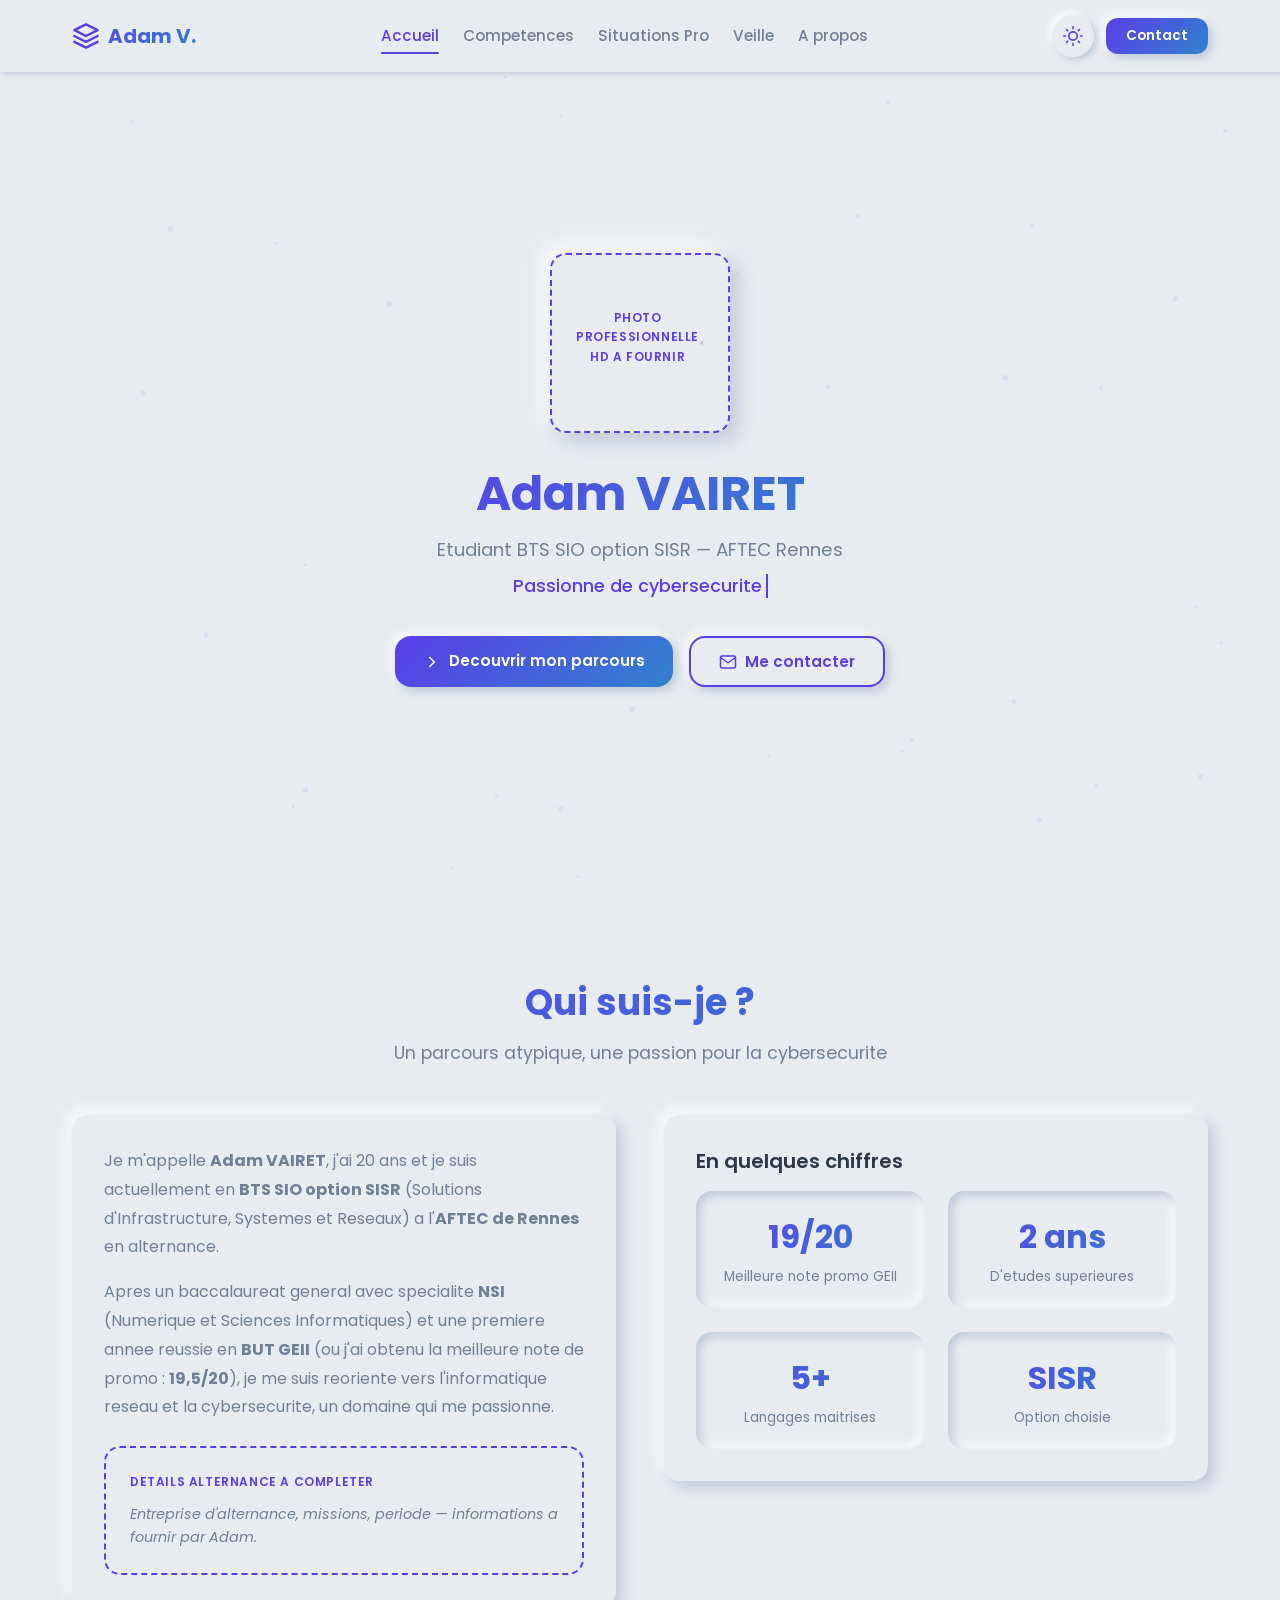
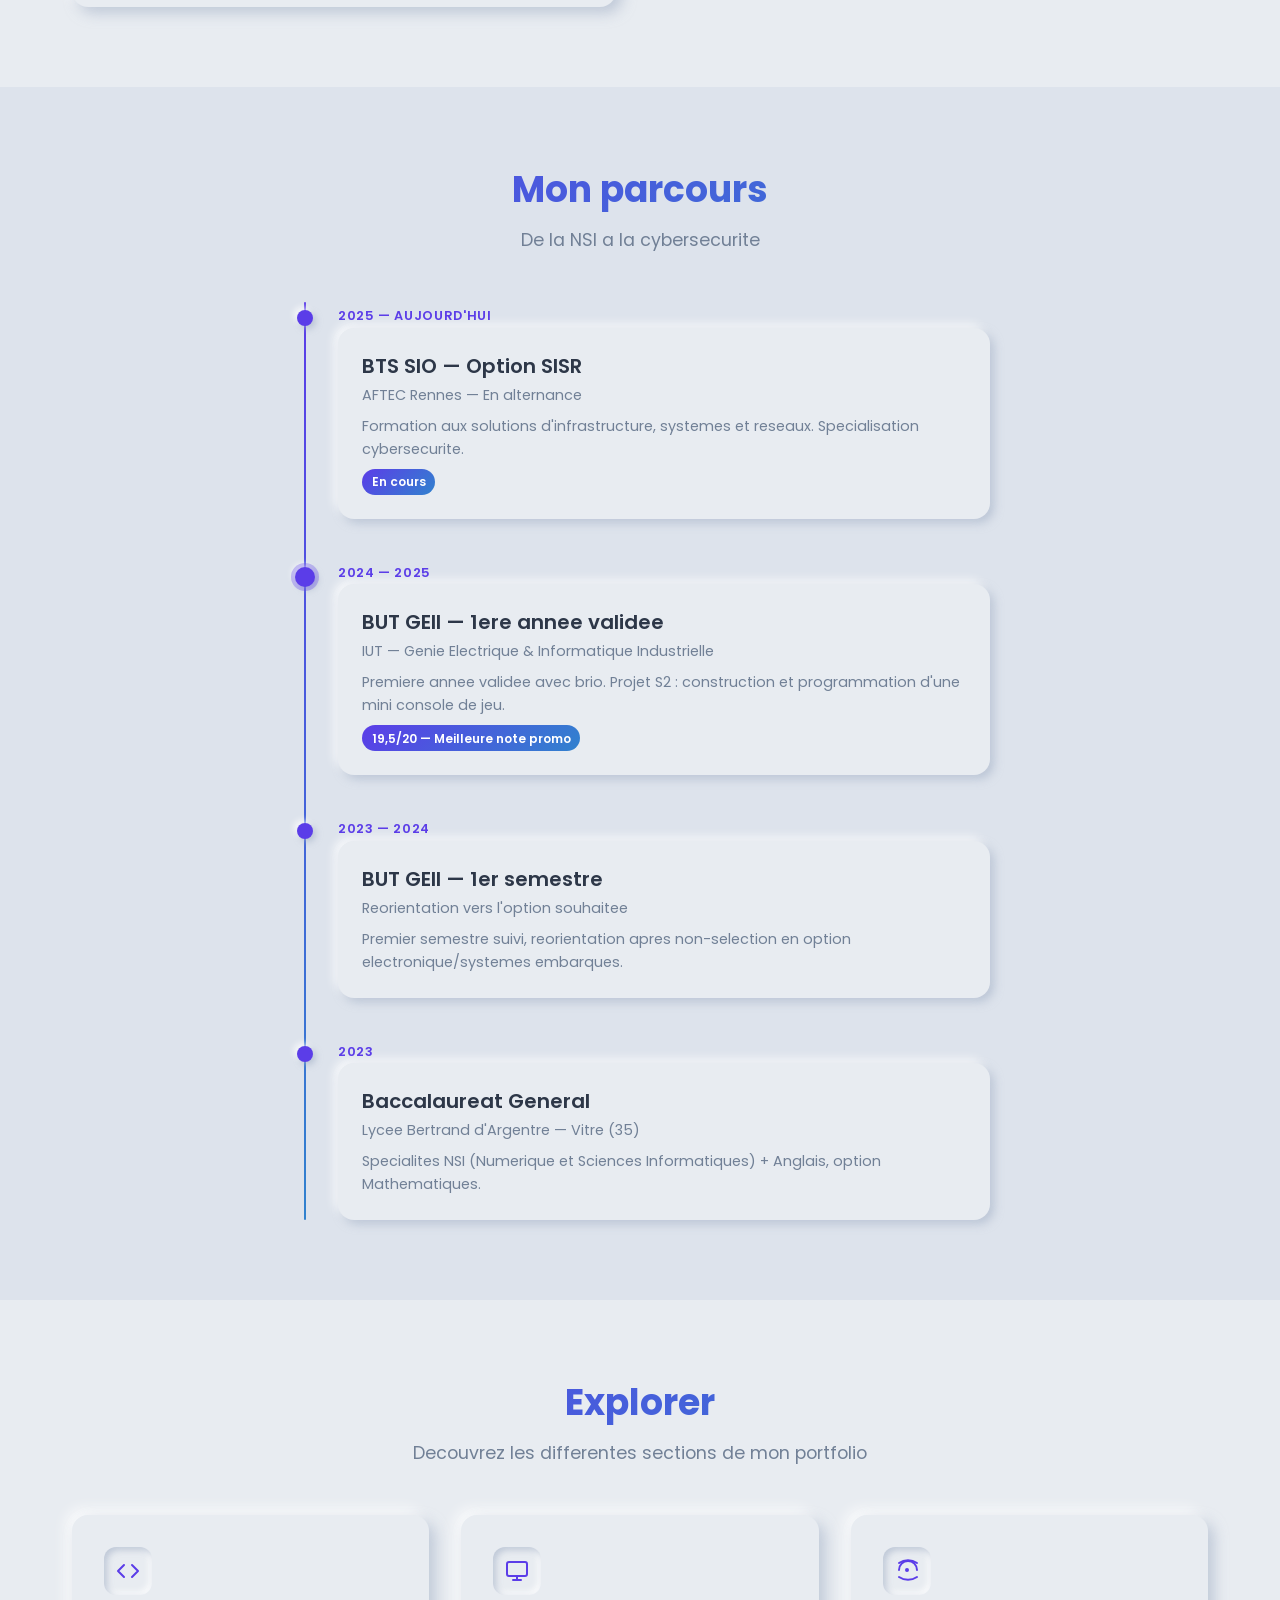
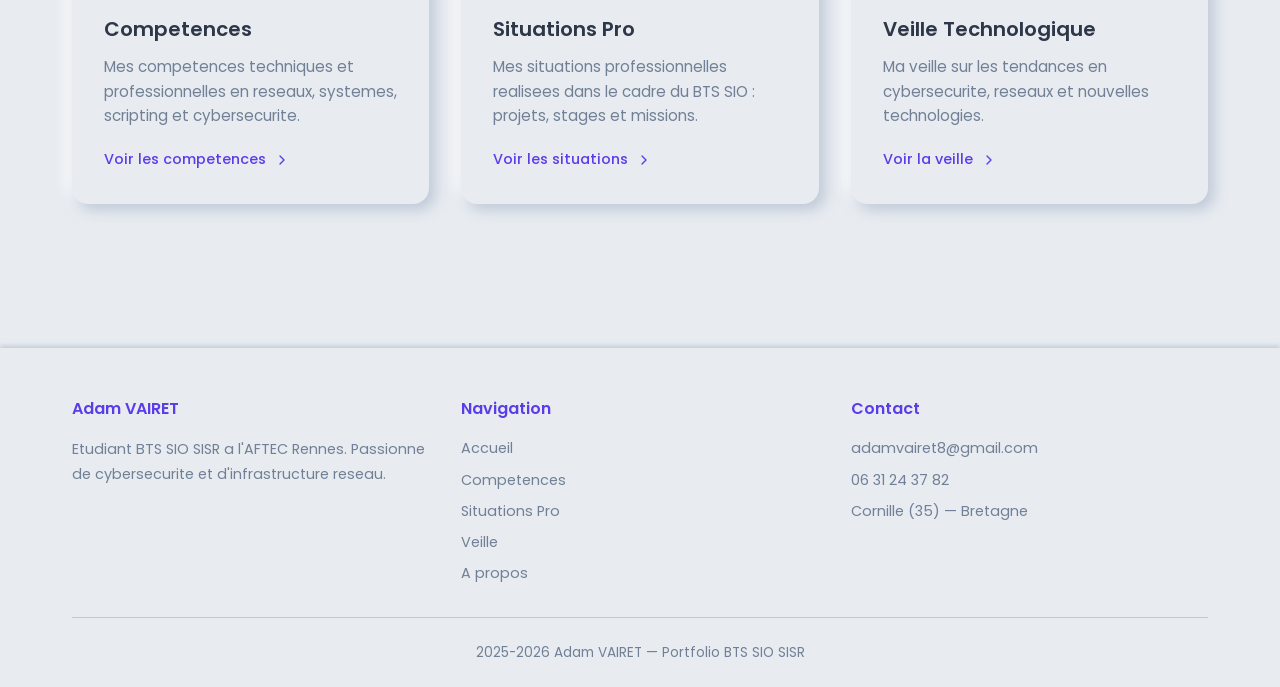
==== index.html @ ead87d3b "Initial commit — Portfolio Adam Vairet BTS SIO SISR" ====
<!DOCTYPE html>
<html lang="fr" data-theme="dark">
<head>
  <meta charset="UTF-8">
  <meta name="viewport" content="width=device-width, initial-scale=1.0">
  <meta name="description" content="Portfolio d'Adam VAIRET — Etudiant BTS SIO SISR, passionne de cybersecurite. AFTEC Rennes 2025/2026.">
  <title>Adam VAIRET — Portfolio BTS SIO SISR</title>
  <link rel="stylesheet" href="assets/css/style.css">
  <link rel="icon" type="image/png" href="images/favicon.png">
</head>
<body>

  <!-- Skip link accessibilite -->
  <a href="#main" class="skip-link">Aller au contenu principal</a>

  <!-- ========== NAVBAR ========== -->
  <nav class="navbar" role="navigation" aria-label="Navigation principale">
    <div class="nav-content">
      <a href="index.html" class="nav-logo">
        <svg viewBox="0 0 24 24" fill="none" stroke="currentColor" stroke-width="2" stroke-linecap="round" stroke-linejoin="round"><path d="M12 2L2 7l10 5 10-5-10-5z"/><path d="M2 17l10 5 10-5"/><path d="M2 12l10 5 10-5"/></svg>
        Adam V.
      </a>

      <div class="nav-links" id="nav-links">
        <a href="index.html" class="nav-link active">Accueil</a>
        <a href="html/competences.html" class="nav-link">Competences</a>
        <a href="html/situations.html" class="nav-link">Situations Pro</a>
        <a href="html/veille.html" class="nav-link">Veille</a>
        <a href="html/about.html" class="nav-link">A propos</a>
      </div>

      <div class="nav-actions">
        <button class="theme-toggle" aria-label="Changer de theme">
          <svg class="icon-sun" viewBox="0 0 24 24" fill="none" stroke="currentColor" stroke-width="2" stroke-linecap="round" stroke-linejoin="round"><circle cx="12" cy="12" r="5"/><line x1="12" y1="1" x2="12" y2="3"/><line x1="12" y1="21" x2="12" y2="23"/><line x1="4.22" y1="4.22" x2="5.64" y2="5.64"/><line x1="18.36" y1="18.36" x2="19.78" y2="19.78"/><line x1="1" y1="12" x2="3" y2="12"/><line x1="21" y1="12" x2="23" y2="12"/><line x1="4.22" y1="19.78" x2="5.64" y2="18.36"/><line x1="18.36" y1="5.64" x2="19.78" y2="4.22"/></svg>
          <svg class="icon-moon" viewBox="0 0 24 24" fill="none" stroke="currentColor" stroke-width="2" stroke-linecap="round" stroke-linejoin="round"><path d="M21 12.79A9 9 0 1111.21 3 7 7 0 0021 12.79z"/></svg>
        </button>
        <button class="btn btn-sm btn-primary" data-modal="contact">Contact</button>
        <button class="menu-toggle" aria-label="Ouvrir le menu" aria-expanded="false">
          <svg viewBox="0 0 24 24" fill="none" stroke="currentColor" stroke-width="2" stroke-linecap="round" stroke-linejoin="round"><line x1="3" y1="6" x2="21" y2="6"/><line x1="3" y1="12" x2="21" y2="12"/><line x1="3" y1="18" x2="21" y2="18"/></svg>
        </button>
      </div>
    </div>
  </nav>

  <!-- ========== CONTACT MODAL ========== -->
  <div class="modal-overlay" id="contact-modal" role="dialog" aria-modal="true" aria-label="Contact">
    <div class="modal">
      <div class="modal-header">
        <h2 class="gradient-text">Me contacter</h2>
        <button class="modal-close" aria-label="Fermer">
          <svg viewBox="0 0 24 24" fill="none" stroke="currentColor" stroke-width="2" stroke-linecap="round" stroke-linejoin="round"><line x1="18" y1="6" x2="6" y2="18"/><line x1="6" y1="6" x2="18" y2="18"/></svg>
        </button>
      </div>
      <ul class="contact-list">
        <li class="contact-item">
          <span class="contact-icon">
            <svg viewBox="0 0 24 24" fill="none" stroke="currentColor" stroke-width="2" stroke-linecap="round" stroke-linejoin="round"><path d="M22 16.92v3a2 2 0 01-2.18 2 19.79 19.79 0 01-8.63-3.07 19.5 19.5 0 01-6-6 19.79 19.79 0 01-3.07-8.67A2 2 0 014.11 2h3a2 2 0 012 1.72c.127.96.361 1.903.7 2.81a2 2 0 01-.45 2.11L8.09 9.91a16 16 0 006 6l1.27-1.27a2 2 0 012.11-.45c.907.339 1.85.573 2.81.7A2 2 0 0122 16.92z"/></svg>
          </span>
          <div class="contact-info">
            <h4>Telephone</h4>
            <p>06 31 24 37 82</p>
          </div>
        </li>
        <li class="contact-item">
          <span class="contact-icon">
            <svg viewBox="0 0 24 24" fill="none" stroke="currentColor" stroke-width="2" stroke-linecap="round" stroke-linejoin="round"><path d="M4 4h16c1.1 0 2 .9 2 2v12c0 1.1-.9 2-2 2H4c-1.1 0-2-.9-2-2V6c0-1.1.9-2 2-2z"/><polyline points="22,6 12,13 2,6"/></svg>
          </span>
          <div class="contact-info">
            <h4>Email</h4>
            <p>adamvairet8@gmail.com</p>
          </div>
        </li>
        <li class="contact-item">
          <span class="contact-icon">
            <svg viewBox="0 0 24 24" fill="none" stroke="currentColor" stroke-width="2" stroke-linecap="round" stroke-linejoin="round"><path d="M21 10c0 7-9 13-9 13s-9-6-9-13a9 9 0 0118 0z"/><circle cx="12" cy="10" r="3"/></svg>
          </span>
          <div class="contact-info">
            <h4>Localisation</h4>
            <p>Cornille (35) — Bretagne</p>
          </div>
        </li>
      </ul>
      <div class="social-links">
        <a href="#" class="social-link placeholder-badge" aria-label="LinkedIn">
          <svg viewBox="0 0 24 24" fill="none" stroke="currentColor" stroke-width="2" stroke-linecap="round" stroke-linejoin="round"><path d="M16 8a6 6 0 016 6v7h-4v-7a2 2 0 00-4 0v7h-4v-7a6 6 0 016-6z"/><rect x="2" y="9" width="4" height="12"/><circle cx="4" cy="4" r="2"/></svg>
          URL a fournir
        </a>
        <a href="#" class="social-link placeholder-badge" aria-label="GitHub">
          <svg viewBox="0 0 24 24" fill="none" stroke="currentColor" stroke-width="2" stroke-linecap="round" stroke-linejoin="round"><path d="M9 19c-5 1.5-5-2.5-7-3m14 6v-3.87a3.37 3.37 0 00-.94-2.61c3.14-.35 6.44-1.54 6.44-7A5.44 5.44 0 0020 4.77 5.07 5.07 0 0019.91 1S18.73.65 16 2.48a13.38 13.38 0 00-7 0C6.27.65 5.09 1 5.09 1A5.07 5.07 0 005 4.77a5.44 5.44 0 00-1.5 3.78c0 5.42 3.3 6.61 6.44 7A3.37 3.37 0 009 18.13V22"/></svg>
          URL a fournir
        </a>
      </div>
    </div>
  </div>

  <!-- ========== MAIN ========== -->
  <main id="main">

    <!-- Hero Section -->
    <section class="hero">
      <canvas id="particles-canvas"></canvas>
      <div class="hero-content animate-on-scroll">
        <div class="hero-photo placeholder" data-missing="Photo professionnelle HD a fournir">
          <svg viewBox="0 0 24 24" fill="none" stroke="currentColor" stroke-width="1.5" stroke-linecap="round" stroke-linejoin="round" width="64" height="64"><path d="M20 21v-2a4 4 0 00-4-4H8a4 4 0 00-4 4v2"/><circle cx="12" cy="7" r="4"/></svg>
        </div>
        <h1 class="hero-title gradient-text">Adam VAIRET</h1>
        <p class="hero-subtitle">Etudiant BTS SIO option SISR — AFTEC Rennes</p>
        <div class="typewriter-container">
          <span class="typewriter" data-texts="Passionne de cybersecurite|Infrastructure & Reseaux|En alternance BTS SIO SISR"></span>
        </div>
        <div class="hero-cta">
          <a href="html/competences.html" class="btn btn-primary">
            <svg viewBox="0 0 24 24" fill="none" stroke="currentColor" stroke-width="2" stroke-linecap="round" stroke-linejoin="round"><polyline points="9 18 15 12 9 6"/></svg>
            Decouvrir mon parcours
          </a>
          <button class="btn btn-outline" data-modal="contact">
            <svg viewBox="0 0 24 24" fill="none" stroke="currentColor" stroke-width="2" stroke-linecap="round" stroke-linejoin="round"><path d="M4 4h16c1.1 0 2 .9 2 2v12c0 1.1-.9 2-2 2H4c-1.1 0-2-.9-2-2V6c0-1.1.9-2 2-2z"/><polyline points="22,6 12,13 2,6"/></svg>
            Me contacter
          </button>
        </div>
      </div>
    </section>

    <!-- Presentation -->
    <section class="section">
      <div class="container">
        <div class="section-header animate-on-scroll">
          <h2 class="gradient-text">Qui suis-je ?</h2>
          <p>Un parcours atypique, une passion pour la cybersecurite</p>
        </div>
        <div class="two-col">
          <div class="animate-on-scroll">
            <div class="neo-raised" style="padding: 2rem;">
              <p class="bio-text">
                Je m'appelle <strong>Adam VAIRET</strong>, j'ai 20 ans et je suis actuellement en <strong>BTS SIO option SISR</strong> (Solutions d'Infrastructure, Systemes et Reseaux) a l'<strong>AFTEC de Rennes</strong> en alternance.
              </p>
              <p class="bio-text" style="margin-top: 1rem;">
                Apres un baccalaureat general avec specialite <strong>NSI</strong> (Numerique et Sciences Informatiques) et une premiere annee reussie en <strong>BUT GEII</strong> (ou j'ai obtenu la meilleure note de promo : <strong>19,5/20</strong>), je me suis reoriente vers l'informatique reseau et la cybersecurite, un domaine qui me passionne.
              </p>
              <div class="placeholder" data-missing="Details alternance a completer" style="margin-top: 1.5rem;">
                <p class="placeholder-text">Entreprise d'alternance, missions, periode — informations a fournir par Adam.</p>
              </div>
            </div>
          </div>
          <div class="animate-on-scroll">
            <div class="neo-raised" style="padding: 2rem;">
              <h3 style="margin-bottom: 1rem;">En quelques chiffres</h3>
              <div style="display: grid; grid-template-columns: 1fr 1fr; gap: 1.5rem;">
                <div class="neo-inset" style="padding: 1.25rem; text-align: center;">
                  <div class="counter gradient-text" data-target="19" data-suffix="/20" style="font-size: 2rem; font-weight: 700;">0</div>
                  <p style="color: var(--text-secondary); font-size: 0.85rem; margin-top: 0.25rem;">Meilleure note promo GEII</p>
                </div>
                <div class="neo-inset" style="padding: 1.25rem; text-align: center;">
                  <div class="counter gradient-text" data-target="2" data-suffix=" ans" style="font-size: 2rem; font-weight: 700;">0</div>
                  <p style="color: var(--text-secondary); font-size: 0.85rem; margin-top: 0.25rem;">D'etudes superieures</p>
                </div>
                <div class="neo-inset" style="padding: 1.25rem; text-align: center;">
                  <div class="counter gradient-text" data-target="5" data-suffix="+" style="font-size: 2rem; font-weight: 700;">0</div>
                  <p style="color: var(--text-secondary); font-size: 0.85rem; margin-top: 0.25rem;">Langages maitrises</p>
                </div>
                <div class="neo-inset" style="padding: 1.25rem; text-align: center;">
                  <div class="gradient-text" style="font-size: 2rem; font-weight: 700;">SISR</div>
                  <p style="color: var(--text-secondary); font-size: 0.85rem; margin-top: 0.25rem;">Option choisie</p>
                </div>
              </div>
            </div>
          </div>
        </div>
      </div>
    </section>

    <!-- Timeline parcours -->
    <section class="section" style="background: var(--bg-alt); transition: background-color var(--transition-speed) ease;">
      <div class="container">
        <div class="section-header animate-on-scroll">
          <h2 class="gradient-text">Mon parcours</h2>
          <p>De la NSI a la cybersecurite</p>
        </div>
        <div class="timeline">
          <div class="timeline-item animate-on-scroll">
            <div class="timeline-dot"></div>
            <span class="timeline-date">2025 — Aujourd'hui</span>
            <div class="timeline-content">
              <h3>BTS SIO — Option SISR</h3>
              <p class="subtitle">AFTEC Rennes — En alternance</p>
              <p>Formation aux solutions d'infrastructure, systemes et reseaux. Specialisation cybersecurite.</p>
              <span class="timeline-badge">En cours</span>
            </div>
          </div>
          <div class="timeline-item animate-on-scroll">
            <div class="timeline-dot highlight"></div>
            <span class="timeline-date">2024 — 2025</span>
            <div class="timeline-content">
              <h3>BUT GEII — 1ere annee validee</h3>
              <p class="subtitle">IUT — Genie Electrique & Informatique Industrielle</p>
              <p>Premiere annee validee avec brio. Projet S2 : construction et programmation d'une mini console de jeu.</p>
              <span class="timeline-badge">19,5/20 — Meilleure note promo</span>
            </div>
          </div>
          <div class="timeline-item animate-on-scroll">
            <div class="timeline-dot"></div>
            <span class="timeline-date">2023 — 2024</span>
            <div class="timeline-content">
              <h3>BUT GEII — 1er semestre</h3>
              <p class="subtitle">Reorientation vers l'option souhaitee</p>
              <p>Premier semestre suivi, reorientation apres non-selection en option electronique/systemes embarques.</p>
            </div>
          </div>
          <div class="timeline-item animate-on-scroll">
            <div class="timeline-dot"></div>
            <span class="timeline-date">2023</span>
            <div class="timeline-content">
              <h3>Baccalaureat General</h3>
              <p class="subtitle">Lycee Bertrand d'Argentre — Vitre (35)</p>
              <p>Specialites NSI (Numerique et Sciences Informatiques) + Anglais, option Mathematiques.</p>
            </div>
          </div>
        </div>
      </div>
    </section>

    <!-- Cards apercu -->
    <section class="section">
      <div class="container">
        <div class="section-header animate-on-scroll">
          <h2 class="gradient-text">Explorer</h2>
          <p>Decouvrez les differentes sections de mon portfolio</p>
        </div>
        <div class="cards-grid">
          <a href="html/competences.html" class="card animate-on-scroll">
            <div class="card-icon">
              <svg viewBox="0 0 24 24" fill="none" stroke="currentColor" stroke-width="2" stroke-linecap="round" stroke-linejoin="round"><polyline points="16 18 22 12 16 6"/><polyline points="8 6 2 12 8 18"/></svg>
            </div>
            <h3 class="card-title">Competences</h3>
            <p class="card-text">Mes competences techniques et professionnelles en reseaux, systemes, scripting et cybersecurite.</p>
            <span class="card-link">Voir les competences
              <svg viewBox="0 0 24 24" fill="none" stroke="currentColor" stroke-width="2" stroke-linecap="round" stroke-linejoin="round"><polyline points="9 18 15 12 9 6"/></svg>
            </span>
          </a>
          <a href="html/situations.html" class="card animate-on-scroll">
            <div class="card-icon">
              <svg viewBox="0 0 24 24" fill="none" stroke="currentColor" stroke-width="2" stroke-linecap="round" stroke-linejoin="round"><rect x="2" y="3" width="20" height="14" rx="2" ry="2"/><line x1="8" y1="21" x2="16" y2="21"/><line x1="12" y1="17" x2="12" y2="21"/></svg>
            </div>
            <h3 class="card-title">Situations Pro</h3>
            <p class="card-text">Mes situations professionnelles realisees dans le cadre du BTS SIO : projets, stages et missions.</p>
            <span class="card-link">Voir les situations
              <svg viewBox="0 0 24 24" fill="none" stroke="currentColor" stroke-width="2" stroke-linecap="round" stroke-linejoin="round"><polyline points="9 18 15 12 9 6"/></svg>
            </span>
          </a>
          <a href="html/veille.html" class="card animate-on-scroll">
            <div class="card-icon">
              <svg viewBox="0 0 24 24" fill="none" stroke="currentColor" stroke-width="2" stroke-linecap="round" stroke-linejoin="round"><path d="M4 11a9 9 0 0118 0"/><path d="M4 4a16 16 0 0118 0"/><path d="M4 18a16 16 0 0018 0"/><circle cx="12" cy="11" r="1"/></svg>
            </div>
            <h3 class="card-title">Veille Technologique</h3>
            <p class="card-text">Ma veille sur les tendances en cybersecurite, reseaux et nouvelles technologies.</p>
            <span class="card-link">Voir la veille
              <svg viewBox="0 0 24 24" fill="none" stroke="currentColor" stroke-width="2" stroke-linecap="round" stroke-linejoin="round"><polyline points="9 18 15 12 9 6"/></svg>
            </span>
          </a>
        </div>
      </div>
    </section>

  </main>

  <!-- ========== FOOTER ========== -->
  <footer class="footer">
    <div class="container">
      <div class="footer-content">
        <div class="footer-section">
          <h4>Adam VAIRET</h4>
          <p>Etudiant BTS SIO SISR a l'AFTEC Rennes. Passionne de cybersecurite et d'infrastructure reseau.</p>
        </div>
        <div class="footer-section">
          <h4>Navigation</h4>
          <div class="footer-links">
            <a href="index.html">Accueil</a>
            <a href="html/competences.html">Competences</a>
            <a href="html/situations.html">Situations Pro</a>
            <a href="html/veille.html">Veille</a>
            <a href="html/about.html">A propos</a>
          </div>
        </div>
        <div class="footer-section">
          <h4>Contact</h4>
          <div class="footer-links">
            <a href="mailto:adamvairet8@gmail.com">adamvairet8@gmail.com</a>
            <a href="tel:+33631243782">06 31 24 37 82</a>
            <span style="color: var(--text-secondary); font-size: 0.9rem;">Cornille (35) — Bretagne</span>
          </div>
        </div>
      </div>
      <div class="footer-bottom">
        <p>2025-2026 Adam VAIRET — Portfolio BTS SIO SISR</p>
      </div>
    </div>
  </footer>

  <script src="assets/js/main.js"></script>
</body>
</html>
---- assets/css/style.css ----
/* ============================================================
   PORTFOLIO ADAM VAIRET — Neomorphism Design System
   BTS SIO SISR — AFTEC Rennes 2025/2026
   ============================================================ */

/* Google Fonts — Poppins */
@import url('https://fonts.googleapis.com/css2?family=Poppins:wght@400;500;600;700&display=swap');

/* ========== THEME VARIABLES ========== */

:root {
  --transition-speed: 0.4s;
  --radius: 16px;
  --radius-sm: 12px;
  --max-width: 1200px;
  --nav-height: 72px;
}

/* Dark Mode (default) */
:root,
:root[data-theme="dark"] {
  --bg: #1e2a3a;
  --bg-alt: #1a2433;
  --bg-card: #1e2a3a;
  --shadow-dark: rgba(10, 15, 25, 0.7);
  --shadow-light: rgba(40, 58, 80, 0.5);
  --text-primary: #e2e8f0;
  --text-secondary: #94a3b8;
  --accent: #7c5ce8;
  --accent-hover: #9171f0;
  --accent-alt: #4facfe;
  --accent-rgb: 124, 92, 232;
  --overlay-bg: rgba(10, 15, 25, 0.7);
}

/* Light Mode */
:root[data-theme="light"] {
  --bg: #e8ecf1;
  --bg-alt: #dde3ec;
  --bg-card: #e8ecf1;
  --shadow-dark: rgba(163, 177, 198, 0.6);
  --shadow-light: rgba(255, 255, 255, 0.8);
  --text-primary: #2d3748;
  --text-secondary: #718096;
  --accent: #5b3de8;
  --accent-hover: #4a2dd6;
  --accent-alt: #3182ce;
  --accent-rgb: 91, 61, 232;
  --overlay-bg: rgba(163, 177, 198, 0.6);
}

/* ========== RESET & BASE ========== */

*,
*::before,
*::after {
  box-sizing: border-box;
}

body, h1, h2, h3, h4, h5, h6, p, ul, ol, figure {
  margin: 0;
}

html {
  scroll-behavior: smooth;
  scroll-padding-top: calc(var(--nav-height) + 2rem);
}

body {
  font-family: 'Poppins', -apple-system, BlinkMacSystemFont, 'Segoe UI', sans-serif;
  background-color: var(--bg);
  color: var(--text-primary);
  line-height: 1.6;
  min-height: 100vh;
  transition:
    background-color var(--transition-speed) ease,
    color var(--transition-speed) ease;
  overflow-x: hidden;
}

a {
  color: inherit;
  text-decoration: none;
}

button {
  cursor: pointer;
  font-family: inherit;
  border: none;
  background: none;
}

img {
  max-width: 100%;
  display: block;
}

ul, ol {
  list-style: none;
  padding: 0;
}

/* ========== TYPOGRAPHY ========== */

h1 {
  font-size: clamp(2rem, 5vw, 3rem);
  font-weight: 700;
  line-height: 1.2;
}

h2 {
  font-size: clamp(1.5rem, 4vw, 2.25rem);
  font-weight: 700;
  line-height: 1.3;
}

h3 {
  font-size: 1.25rem;
  font-weight: 600;
  line-height: 1.4;
}

h4 {
  font-size: 1rem;
  font-weight: 600;
}

.gradient-text {
  background: linear-gradient(135deg, var(--accent), var(--accent-alt));
  -webkit-background-clip: text;
  background-clip: text;
  color: transparent;
}

/* ========== NEOMORPHISM UTILITIES ========== */

.neo-raised {
  background: var(--bg);
  box-shadow:
    6px 6px 14px var(--shadow-dark),
    -6px -6px 14px var(--shadow-light);
  border-radius: var(--radius);
  border: none;
  transition:
    box-shadow 0.3s ease,
    transform 0.3s ease,
    background-color var(--transition-speed) ease;
}

.neo-inset {
  background: var(--bg);
  box-shadow:
    inset 4px 4px 10px var(--shadow-dark),
    inset -4px -4px 10px var(--shadow-light);
  border-radius: var(--radius);
  transition:
    box-shadow var(--transition-speed) ease,
    background-color var(--transition-speed) ease;
}

.neo-flat {
  background: var(--bg);
  box-shadow:
    2px 2px 5px var(--shadow-dark),
    -2px -2px 5px var(--shadow-light);
  border-radius: var(--radius-sm);
  transition:
    box-shadow var(--transition-speed) ease,
    background-color var(--transition-speed) ease;
}

/* ========== LAYOUT ========== */

.container {
  max-width: var(--max-width);
  margin: 0 auto;
  padding: 0 2rem;
}

.section {
  padding: 5rem 0;
}

.section-header {
  text-align: center;
  margin-bottom: 3rem;
}

.section-header p {
  color: var(--text-secondary);
  margin-top: 0.75rem;
  font-size: 1.1rem;
}

/* ========== NAVBAR ========== */

.navbar {
  position: fixed;
  top: 0;
  left: 0;
  right: 0;
  z-index: 1000;
  background: var(--bg);
  box-shadow:
    2px 2px 5px var(--shadow-dark),
    -2px -2px 5px var(--shadow-light);
  transition:
    background-color var(--transition-speed) ease,
    box-shadow var(--transition-speed) ease;
}

.nav-content {
  max-width: var(--max-width);
  margin: 0 auto;
  padding: 0 2rem;
  display: flex;
  justify-content: space-between;
  align-items: center;
  height: var(--nav-height);
}

.nav-logo {
  font-size: 1.25rem;
  font-weight: 700;
  background: linear-gradient(135deg, var(--accent), var(--accent-alt));
  -webkit-background-clip: text;
  background-clip: text;
  color: transparent;
  display: flex;
  align-items: center;
  gap: 0.5rem;
}

.nav-logo svg {
  width: 28px;
  height: 28px;
  stroke: var(--accent);
}

.nav-links {
  display: flex;
  align-items: center;
  gap: 1.5rem;
}

.nav-link {
  position: relative;
  color: var(--text-secondary);
  font-weight: 500;
  font-size: 0.95rem;
  padding: 0.25rem 0;
  transition: color 0.3s ease;
}

.nav-link::after {
  content: '';
  position: absolute;
  bottom: -2px;
  left: 0;
  width: 0;
  height: 2px;
  background: var(--accent);
  border-radius: 1px;
  transition: width 0.3s ease;
}

.nav-link:hover,
.nav-link.active {
  color: var(--accent);
}

.nav-link:hover::after,
.nav-link.active::after {
  width: 100%;
}

.nav-actions {
  display: flex;
  align-items: center;
  gap: 0.75rem;
}

.theme-toggle {
  width: 42px;
  height: 42px;
  border-radius: 50%;
  display: flex;
  align-items: center;
  justify-content: center;
  background: var(--bg);
  box-shadow:
    3px 3px 6px var(--shadow-dark),
    -3px -3px 6px var(--shadow-light);
  transition:
    box-shadow 0.3s ease,
    background-color var(--transition-speed) ease;
  color: var(--accent);
}

.theme-toggle:hover {
  box-shadow:
    4px 4px 8px var(--shadow-dark),
    -4px -4px 8px var(--shadow-light);
}

.theme-toggle:active {
  box-shadow:
    inset 2px 2px 4px var(--shadow-dark),
    inset -2px -2px 4px var(--shadow-light);
}

.theme-toggle svg {
  width: 20px;
  height: 20px;
  transition: transform 0.5s ease;
}

.theme-toggle.rotate svg {
  transform: rotate(360deg);
}

.menu-toggle {
  display: none;
  width: 42px;
  height: 42px;
  border-radius: var(--radius-sm);
  align-items: center;
  justify-content: center;
  background: var(--bg);
  box-shadow:
    3px 3px 6px var(--shadow-dark),
    -3px -3px 6px var(--shadow-light);
  color: var(--text-primary);
}

.menu-toggle svg {
  width: 22px;
  height: 22px;
}

/* ========== HERO ========== */

.hero {
  min-height: 100vh;
  display: flex;
  align-items: center;
  justify-content: center;
  padding: calc(var(--nav-height) + 2rem) 2rem 4rem;
  text-align: center;
  position: relative;
  overflow: hidden;
}

.hero-content {
  max-width: 800px;
  position: relative;
  z-index: 2;
}

.hero-photo {
  width: 180px;
  height: 180px;
  border-radius: 50%;
  margin: 0 auto 2rem;
  overflow: hidden;
  background: var(--bg);
  box-shadow:
    8px 8px 20px var(--shadow-dark),
    -8px -8px 20px var(--shadow-light);
  display: flex;
  align-items: center;
  justify-content: center;
  color: var(--text-secondary);
  font-size: 3rem;
}

.hero-photo img {
  width: 100%;
  height: 100%;
  object-fit: cover;
}

.hero-title {
  margin-bottom: 0.75rem;
}

.hero-subtitle {
  color: var(--text-secondary);
  font-size: 1.15rem;
  margin-bottom: 0.5rem;
}

.typewriter-container {
  min-height: 2rem;
  margin-bottom: 2rem;
}

.typewriter {
  color: var(--accent);
  font-weight: 500;
  font-size: 1.1rem;
  border-right: 2px solid var(--accent);
  padding-right: 4px;
  animation: blink-cursor 0.8s step-end infinite;
}

@keyframes blink-cursor {
  0%, 100% { border-color: var(--accent); }
  50% { border-color: transparent; }
}

.hero-cta {
  display: flex;
  gap: 1rem;
  justify-content: center;
  flex-wrap: wrap;
}

.hero-page {
  min-height: auto;
  padding: calc(var(--nav-height) + 3rem) 2rem 3rem;
}

.hero-page .hero-content {
  max-width: 600px;
}

/* ========== PARTICLES CANVAS ========== */

#particles-canvas {
  position: absolute;
  top: 0;
  left: 0;
  width: 100%;
  height: 100%;
  z-index: 1;
  pointer-events: none;
  opacity: 0.08;
}

/* ========== BUTTONS ========== */

.btn {
  display: inline-flex;
  align-items: center;
  gap: 0.5rem;
  padding: 0.75rem 1.75rem;
  border-radius: var(--radius);
  font-weight: 600;
  font-size: 0.95rem;
  transition:
    transform 0.2s cubic-bezier(0.4, 0, 0.2, 1),
    box-shadow 0.2s cubic-bezier(0.4, 0, 0.2, 1),
    background-color var(--transition-speed) ease;
}

.btn svg {
  width: 18px;
  height: 18px;
}

.btn-primary {
  background: linear-gradient(135deg, var(--accent), var(--accent-alt));
  color: #fff;
  box-shadow:
    4px 4px 10px var(--shadow-dark),
    -4px -4px 10px var(--shadow-light);
}

.btn-primary:hover {
  transform: translateY(-2px);
  box-shadow:
    6px 6px 16px var(--shadow-dark),
    -6px -6px 16px var(--shadow-light);
}

.btn-primary:active {
  transform: translateY(1px);
  box-shadow:
    inset 3px 3px 6px rgba(0,0,0,0.2),
    inset -3px -3px 6px rgba(255,255,255,0.05);
}

.btn-outline {
  background: var(--bg);
  color: var(--accent);
  border: 2px solid var(--accent);
  box-shadow:
    4px 4px 10px var(--shadow-dark),
    -4px -4px 10px var(--shadow-light);
}

.btn-outline:hover {
  transform: translateY(-2px);
  background: var(--accent);
  color: #fff;
  box-shadow:
    6px 6px 16px var(--shadow-dark),
    -6px -6px 16px var(--shadow-light);
}

.btn-sm {
  padding: 0.5rem 1.25rem;
  font-size: 0.85rem;
  border-radius: var(--radius-sm);
}

/* ========== CARDS ========== */

.cards-grid {
  display: grid;
  grid-template-columns: repeat(auto-fit, minmax(300px, 1fr));
  gap: 2rem;
}

.card {
  background: var(--bg);
  box-shadow:
    6px 6px 14px var(--shadow-dark),
    -6px -6px 14px var(--shadow-light);
  border-radius: var(--radius);
  padding: 2rem;
  transition:
    transform 0.3s ease,
    box-shadow 0.3s ease,
    background-color var(--transition-speed) ease;
}

.card:hover {
  transform: translateY(-6px);
  box-shadow:
    8px 8px 20px var(--shadow-dark),
    -8px -8px 20px var(--shadow-light);
}

.card:focus-within {
  outline: 2px solid var(--accent);
  outline-offset: 2px;
}

.card-icon {
  width: 48px;
  height: 48px;
  border-radius: var(--radius-sm);
  display: flex;
  align-items: center;
  justify-content: center;
  margin-bottom: 1.25rem;
  background: var(--bg);
  box-shadow:
    inset 3px 3px 6px var(--shadow-dark),
    inset -3px -3px 6px var(--shadow-light);
  color: var(--accent);
}

.card-icon svg {
  width: 24px;
  height: 24px;
}

.card-title {
  margin-bottom: 0.75rem;
}

.card-text {
  color: var(--text-secondary);
  font-size: 0.95rem;
  line-height: 1.6;
}

.card-tags {
  display: flex;
  flex-wrap: wrap;
  gap: 0.5rem;
  margin-top: 1rem;
}

.tag {
  display: inline-block;
  padding: 0.25rem 0.75rem;
  border-radius: 2rem;
  font-size: 0.8rem;
  font-weight: 500;
  background: var(--bg);
  box-shadow:
    inset 2px 2px 4px var(--shadow-dark),
    inset -2px -2px 4px var(--shadow-light);
  color: var(--accent);
}

.card-link {
  display: inline-flex;
  align-items: center;
  gap: 0.5rem;
  margin-top: 1.25rem;
  color: var(--accent);
  font-weight: 500;
  font-size: 0.9rem;
  transition: gap 0.3s ease;
}

.card-link:hover {
  gap: 0.75rem;
}

.card-link svg {
  width: 16px;
  height: 16px;
}

/* ========== PROGRESS BARS ========== */

.skill-item {
  margin-bottom: 1.5rem;
}

.skill-label {
  display: flex;
  justify-content: space-between;
  align-items: center;
  margin-bottom: 0.5rem;
  font-weight: 500;
  font-size: 0.95rem;
}

.skill-percent {
  color: var(--accent);
  font-weight: 600;
}

.progress-container {
  background: var(--bg);
  box-shadow:
    inset 3px 3px 6px var(--shadow-dark),
    inset -3px -3px 6px var(--shadow-light);
  border-radius: 10px;
  height: 12px;
  overflow: hidden;
  transition: background-color var(--transition-speed) ease,
              box-shadow var(--transition-speed) ease;
}

.progress-bar {
  height: 100%;
  background: linear-gradient(135deg, var(--accent), var(--accent-alt));
  border-radius: 10px;
  width: 0;
  transition: width 1.2s ease-out;
  box-shadow:
    2px 2px 4px var(--shadow-dark);
}

/* ========== TIMELINE ========== */

.timeline {
  position: relative;
  padding-left: 3rem;
  max-width: 700px;
  margin: 0 auto;
}

.timeline::before {
  content: '';
  position: absolute;
  left: 14px;
  top: 0;
  bottom: 0;
  width: 2px;
  background: linear-gradient(to bottom, var(--accent), var(--accent-alt));
  border-radius: 1px;
}

.timeline-item {
  position: relative;
  margin-bottom: 2.5rem;
}

.timeline-item:last-child {
  margin-bottom: 0;
}

.timeline-dot {
  position: absolute;
  left: -3rem;
  top: 0.5rem;
  width: 16px;
  height: 16px;
  border-radius: 50%;
  background: var(--accent);
  box-shadow:
    3px 3px 6px var(--shadow-dark),
    -3px -3px 6px var(--shadow-light);
  transform: translateX(7px);
}

.timeline-dot.highlight {
  width: 20px;
  height: 20px;
  transform: translateX(5px);
  box-shadow:
    0 0 0 4px rgba(var(--accent-rgb), 0.3),
    3px 3px 6px var(--shadow-dark),
    -3px -3px 6px var(--shadow-light);
}

.timeline-date {
  font-size: 0.8rem;
  font-weight: 600;
  color: var(--accent);
  text-transform: uppercase;
  letter-spacing: 0.05em;
  margin-bottom: 0.5rem;
}

.timeline-content {
  background: var(--bg);
  box-shadow:
    4px 4px 10px var(--shadow-dark),
    -4px -4px 10px var(--shadow-light);
  border-radius: var(--radius);
  padding: 1.5rem;
  transition: background-color var(--transition-speed) ease,
              box-shadow var(--transition-speed) ease;
}

.timeline-content h3 {
  margin-bottom: 0.25rem;
}

.timeline-content .subtitle {
  color: var(--text-secondary);
  font-size: 0.9rem;
  margin-bottom: 0.5rem;
}

.timeline-content p {
  color: var(--text-secondary);
  font-size: 0.9rem;
}

.timeline-badge {
  display: inline-block;
  padding: 0.2rem 0.6rem;
  background: linear-gradient(135deg, var(--accent), var(--accent-alt));
  color: #fff;
  border-radius: 2rem;
  font-size: 0.75rem;
  font-weight: 600;
  margin-top: 0.5rem;
}

/* ========== SKILLS TABLE (BTS SIO SISR) ========== */

.table-container {
  overflow-x: auto;
  border-radius: var(--radius);
  background: var(--bg);
  box-shadow:
    6px 6px 14px var(--shadow-dark),
    -6px -6px 14px var(--shadow-light);
  transition: background-color var(--transition-speed) ease,
              box-shadow var(--transition-speed) ease;
}

.skills-table {
  width: 100%;
  border-collapse: collapse;
  min-width: 600px;
}

.skills-table thead {
  background: linear-gradient(135deg, var(--accent), var(--accent-alt));
}

.skills-table th {
  color: #fff;
  padding: 1rem 1.25rem;
  text-align: left;
  font-weight: 600;
  font-size: 0.9rem;
}

.skills-table td {
  padding: 1rem 1.25rem;
  border-bottom: 1px solid var(--shadow-dark);
  font-size: 0.9rem;
  color: var(--text-secondary);
  vertical-align: top;
}

.skills-table tbody tr {
  transition: background-color 0.2s ease;
}

.skills-table tbody tr:hover {
  background: rgba(var(--accent-rgb), 0.05);
}

.skills-table tbody tr:last-child td {
  border-bottom: none;
}

/* ========== TOOLS GRID ========== */

.tools-grid {
  display: grid;
  grid-template-columns: repeat(auto-fit, minmax(100px, 1fr));
  gap: 1.5rem;
}

.tool-item {
  display: flex;
  flex-direction: column;
  align-items: center;
  gap: 0.75rem;
  padding: 1.25rem;
  background: var(--bg);
  box-shadow:
    4px 4px 10px var(--shadow-dark),
    -4px -4px 10px var(--shadow-light);
  border-radius: var(--radius);
  transition:
    transform 0.3s ease,
    box-shadow 0.3s ease,
    background-color var(--transition-speed) ease;
}

.tool-item:hover {
  transform: translateY(-4px);
  box-shadow:
    6px 6px 16px var(--shadow-dark),
    -6px -6px 16px var(--shadow-light);
}

.tool-item svg {
  width: 32px;
  height: 32px;
  color: var(--accent);
}

.tool-item span {
  font-size: 0.8rem;
  font-weight: 500;
  color: var(--text-secondary);
  text-align: center;
}

/* ========== VEILLE ARTICLES ========== */

.veille-card {
  background: var(--bg);
  box-shadow:
    6px 6px 14px var(--shadow-dark),
    -6px -6px 14px var(--shadow-light);
  border-radius: var(--radius);
  padding: 2rem;
  transition:
    transform 0.3s ease,
    box-shadow 0.3s ease,
    background-color var(--transition-speed) ease;
}

.veille-card:hover {
  transform: translateY(-4px);
}

.veille-meta {
  display: flex;
  gap: 1rem;
  margin-bottom: 0.75rem;
  font-size: 0.8rem;
  color: var(--text-secondary);
}

.veille-meta span {
  display: inline-flex;
  align-items: center;
  gap: 0.25rem;
}

.veille-meta svg {
  width: 14px;
  height: 14px;
}

/* ========== ABOUT — INTERESTS ========== */

.interests-grid {
  display: grid;
  grid-template-columns: repeat(auto-fit, minmax(200px, 1fr));
  gap: 1.5rem;
}

.interest-item {
  display: flex;
  align-items: center;
  gap: 1rem;
  padding: 1.25rem;
  background: var(--bg);
  box-shadow:
    4px 4px 10px var(--shadow-dark),
    -4px -4px 10px var(--shadow-light);
  border-radius: var(--radius);
  transition:
    transform 0.3s ease,
    background-color var(--transition-speed) ease;
}

.interest-item:hover {
  transform: translateY(-3px);
}

.interest-icon {
  width: 42px;
  height: 42px;
  border-radius: 50%;
  display: flex;
  align-items: center;
  justify-content: center;
  background: var(--bg);
  box-shadow:
    inset 2px 2px 4px var(--shadow-dark),
    inset -2px -2px 4px var(--shadow-light);
  color: var(--accent);
  flex-shrink: 0;
}

.interest-icon svg {
  width: 20px;
  height: 20px;
}

/* ========== LANGUAGES ========== */

.lang-grid {
  display: grid;
  grid-template-columns: repeat(auto-fit, minmax(200px, 1fr));
  gap: 1.5rem;
}

.lang-item {
  display: flex;
  align-items: center;
  gap: 1rem;
  padding: 1.25rem;
  background: var(--bg);
  box-shadow:
    4px 4px 10px var(--shadow-dark),
    -4px -4px 10px var(--shadow-light);
  border-radius: var(--radius);
}

.lang-flag {
  font-size: 1.75rem;
}

.lang-info h4 {
  margin-bottom: 0.15rem;
}

.lang-info span {
  color: var(--text-secondary);
  font-size: 0.85rem;
}

/* ========== CONTACT MODAL ========== */

.modal-overlay {
  position: fixed;
  inset: 0;
  background: var(--overlay-bg);
  backdrop-filter: blur(8px);
  -webkit-backdrop-filter: blur(8px);
  z-index: 1100;
  display: flex;
  align-items: center;
  justify-content: center;
  opacity: 0;
  pointer-events: none;
  transition: opacity 0.3s ease;
}

.modal-overlay.active {
  opacity: 1;
  pointer-events: auto;
}

.modal {
  background: var(--bg);
  box-shadow:
    10px 10px 24px var(--shadow-dark),
    -10px -10px 24px var(--shadow-light);
  border-radius: var(--radius);
  padding: 2.5rem;
  max-width: 500px;
  width: 90%;
  transform: scale(0.92);
  opacity: 0;
  transition:
    transform 0.3s cubic-bezier(0.4, 0, 0.2, 1),
    opacity 0.3s ease,
    background-color var(--transition-speed) ease;
}

.modal-overlay.active .modal {
  transform: scale(1);
  opacity: 1;
}

.modal-header {
  display: flex;
  justify-content: space-between;
  align-items: center;
  margin-bottom: 2rem;
}

.modal-close {
  width: 36px;
  height: 36px;
  border-radius: 50%;
  display: flex;
  align-items: center;
  justify-content: center;
  background: var(--bg);
  box-shadow:
    3px 3px 6px var(--shadow-dark),
    -3px -3px 6px var(--shadow-light);
  color: var(--text-secondary);
  transition: all 0.2s ease;
}

.modal-close:hover {
  color: var(--accent);
  transform: rotate(90deg);
}

.modal-close svg {
  width: 18px;
  height: 18px;
}

.contact-list {
  display: flex;
  flex-direction: column;
  gap: 1rem;
}

.contact-item {
  display: flex;
  align-items: center;
  gap: 1rem;
  padding: 1rem;
  background: var(--bg);
  box-shadow:
    inset 2px 2px 5px var(--shadow-dark),
    inset -2px -2px 5px var(--shadow-light);
  border-radius: var(--radius-sm);
  transition:
    transform 0.2s ease,
    background-color var(--transition-speed) ease;
}

.contact-item:hover {
  transform: translateX(5px);
}

.contact-icon {
  width: 40px;
  height: 40px;
  border-radius: 50%;
  display: flex;
  align-items: center;
  justify-content: center;
  background: linear-gradient(135deg, var(--accent), var(--accent-alt));
  color: #fff;
  flex-shrink: 0;
}

.contact-icon svg {
  width: 18px;
  height: 18px;
}

.contact-info h4 {
  font-size: 0.85rem;
  color: var(--text-secondary);
  font-weight: 500;
}

.contact-info p {
  font-weight: 500;
  margin-top: 0.1rem;
}

.social-links {
  display: flex;
  gap: 1rem;
  margin-top: 2rem;
  justify-content: center;
}

.social-link {
  width: 44px;
  height: 44px;
  border-radius: 50%;
  display: flex;
  align-items: center;
  justify-content: center;
  background: var(--bg);
  box-shadow:
    3px 3px 6px var(--shadow-dark),
    -3px -3px 6px var(--shadow-light);
  color: var(--text-secondary);
  transition:
    transform 0.3s ease,
    color 0.3s ease,
    box-shadow 0.3s ease,
    background-color var(--transition-speed) ease;
}

.social-link:hover {
  transform: translateY(-3px);
  color: #fff;
  background: linear-gradient(135deg, var(--accent), var(--accent-alt));
  box-shadow:
    4px 4px 10px var(--shadow-dark),
    -4px -4px 10px var(--shadow-light);
}

.social-link svg {
  width: 20px;
  height: 20px;
}

/* ========== FOOTER ========== */

.footer {
  background: var(--bg);
  box-shadow:
    0 -2px 5px var(--shadow-dark);
  padding: 3rem 0 1.5rem;
  margin-top: 4rem;
  transition: background-color var(--transition-speed) ease;
}

.footer-content {
  display: grid;
  grid-template-columns: repeat(auto-fit, minmax(200px, 1fr));
  gap: 2rem;
  margin-bottom: 2rem;
}

.footer-section h4 {
  color: var(--accent);
  margin-bottom: 1rem;
  font-size: 1rem;
}

.footer-section p {
  color: var(--text-secondary);
  font-size: 0.9rem;
  line-height: 1.7;
}

.footer-links {
  display: flex;
  flex-direction: column;
  gap: 0.5rem;
}

.footer-links a {
  color: var(--text-secondary);
  font-size: 0.9rem;
  transition: color 0.2s ease;
}

.footer-links a:hover {
  color: var(--accent);
}

.footer-bottom {
  text-align: center;
  padding-top: 1.5rem;
  border-top: 1px solid var(--shadow-dark);
  color: var(--text-secondary);
  font-size: 0.85rem;
}

/* ========== PLACEHOLDER ALERTS ========== */

.placeholder {
  position: relative;
  border: 2px dashed var(--accent);
  border-radius: var(--radius);
  padding: 1.5rem;
  animation: pulse-placeholder 2s ease-in-out infinite;
}

.placeholder::before {
  content: attr(data-missing);
  display: block;
  color: var(--accent);
  font-weight: 600;
  font-size: 0.75rem;
  text-transform: uppercase;
  letter-spacing: 0.05em;
  margin-bottom: 0.75rem;
  display: flex;
  align-items: center;
  gap: 0.5rem;
}

.placeholder-text {
  color: var(--text-secondary);
  font-size: 0.9rem;
  font-style: italic;
}

.placeholder-inline {
  display: inline-block;
  background: rgba(var(--accent-rgb), 0.1);
  border: 1px dashed var(--accent);
  padding: 0.15rem 0.5rem;
  border-radius: 4px;
  color: var(--accent);
  font-style: italic;
  font-size: 0.85rem;
}

.placeholder-badge {
  display: inline-flex;
  align-items: center;
  gap: 0.35rem;
  padding: 0.25rem 0.75rem;
  background: rgba(var(--accent-rgb), 0.15);
  border: 1px dashed var(--accent);
  border-radius: 2rem;
  color: var(--accent);
  font-size: 0.75rem;
  font-weight: 600;
  animation: pulse-placeholder 2s ease-in-out infinite;
}

.placeholder-badge svg {
  width: 14px;
  height: 14px;
}

@keyframes pulse-placeholder {
  0%, 100% { opacity: 1; }
  50% { opacity: 0.6; }
}

/* ========== SCROLL ANIMATIONS ========== */

.animate-on-scroll {
  opacity: 0;
  transform: translateY(30px);
  transition:
    opacity 0.6s ease,
    transform 0.6s ease;
}

.animate-on-scroll.visible {
  opacity: 1;
  transform: translateY(0);
}

/* Stagger delays for grid items */
.animate-on-scroll[data-delay="1"] { transition-delay: 0.1s; }
.animate-on-scroll[data-delay="2"] { transition-delay: 0.2s; }
.animate-on-scroll[data-delay="3"] { transition-delay: 0.3s; }
.animate-on-scroll[data-delay="4"] { transition-delay: 0.4s; }
.animate-on-scroll[data-delay="5"] { transition-delay: 0.5s; }
.animate-on-scroll[data-delay="6"] { transition-delay: 0.6s; }

@keyframes fadeInUp {
  from {
    opacity: 0;
    transform: translateY(30px);
  }
  to {
    opacity: 1;
    transform: translateY(0);
  }
}

/* ========== METHODOLOGY (VEILLE) ========== */

.methodology-steps {
  display: grid;
  grid-template-columns: repeat(auto-fit, minmax(200px, 1fr));
  gap: 1.5rem;
  counter-reset: step;
}

.method-step {
  text-align: center;
  padding: 2rem 1.5rem;
  background: var(--bg);
  box-shadow:
    4px 4px 10px var(--shadow-dark),
    -4px -4px 10px var(--shadow-light);
  border-radius: var(--radius);
  counter-increment: step;
  transition:
    transform 0.3s ease,
    background-color var(--transition-speed) ease;
}

.method-step:hover {
  transform: translateY(-4px);
}

.method-step::before {
  content: counter(step);
  display: flex;
  align-items: center;
  justify-content: center;
  width: 36px;
  height: 36px;
  margin: 0 auto 1rem;
  border-radius: 50%;
  background: linear-gradient(135deg, var(--accent), var(--accent-alt));
  color: #fff;
  font-weight: 700;
  font-size: 0.9rem;
}

.method-step h4 {
  margin-bottom: 0.5rem;
}

.method-step p {
  color: var(--text-secondary);
  font-size: 0.85rem;
}

/* ========== TWO COLUMNS LAYOUT ========== */

.two-col {
  display: grid;
  grid-template-columns: 1fr 1fr;
  gap: 3rem;
  align-items: start;
}

/* ========== BIO SECTION ========== */

.bio-text {
  color: var(--text-secondary);
  font-size: 1rem;
  line-height: 1.8;
}

.bio-text p + p {
  margin-top: 1rem;
}

/* ========== RESPONSIVE ========== */

@media (max-width: 1024px) {
  .two-col {
    grid-template-columns: 1fr;
    gap: 2rem;
  }
}

@media (max-width: 768px) {
  :root {
    --nav-height: 64px;
  }

  .menu-toggle {
    display: flex;
  }

  .nav-links {
    display: none;
    position: absolute;
    top: 100%;
    left: 0;
    right: 0;
    background: var(--bg);
    padding: 1.5rem 2rem;
    flex-direction: column;
    gap: 1rem;
    box-shadow: 0 6px 14px var(--shadow-dark);
  }

  .nav-links.active {
    display: flex;
  }

  .hero {
    min-height: auto;
    padding: calc(var(--nav-height) + 3rem) 1.5rem 3rem;
  }

  .hero-photo {
    width: 140px;
    height: 140px;
  }

  .section {
    padding: 3rem 0;
  }

  .cards-grid {
    grid-template-columns: 1fr;
  }

  .tools-grid {
    grid-template-columns: repeat(auto-fit, minmax(80px, 1fr));
    gap: 1rem;
  }

  .footer-content {
    grid-template-columns: 1fr;
    text-align: center;
  }

  .container {
    padding: 0 1.25rem;
  }

  .timeline {
    padding-left: 2.5rem;
  }

  .modal {
    padding: 1.75rem;
  }

  .methodology-steps {
    grid-template-columns: 1fr;
  }
}

@media (max-width: 480px) {
  h1 {
    font-size: 1.75rem;
  }

  h2 {
    font-size: 1.35rem;
  }

  .hero-cta {
    flex-direction: column;
    align-items: center;
  }

  .btn {
    width: 100%;
    justify-content: center;
  }

  .hero-photo {
    width: 120px;
    height: 120px;
  }

  .card {
    padding: 1.5rem;
  }

  .interests-grid {
    grid-template-columns: 1fr;
  }

  .lang-grid {
    grid-template-columns: 1fr;
  }
}

/* ========== ACCESSIBILITY ========== */

@media (prefers-reduced-motion: reduce) {
  *,
  *::before,
  *::after {
    animation-duration: 0.01ms !important;
    animation-iteration-count: 1 !important;
    transition-duration: 0.01ms !important;
  }

  .animate-on-scroll {
    opacity: 1;
    transform: none;
  }
}

/* Focus visible for keyboard navigation */
:focus-visible {
  outline: 2px solid var(--accent);
  outline-offset: 2px;
}

/* Skip to content link */
.skip-link {
  position: absolute;
  top: -100%;
  left: 1rem;
  background: var(--accent);
  color: #fff;
  padding: 0.5rem 1rem;
  border-radius: 0 0 var(--radius-sm) var(--radius-sm);
  z-index: 2000;
  font-weight: 600;
  transition: top 0.3s ease;
}

.skip-link:focus {
  top: 0;
}
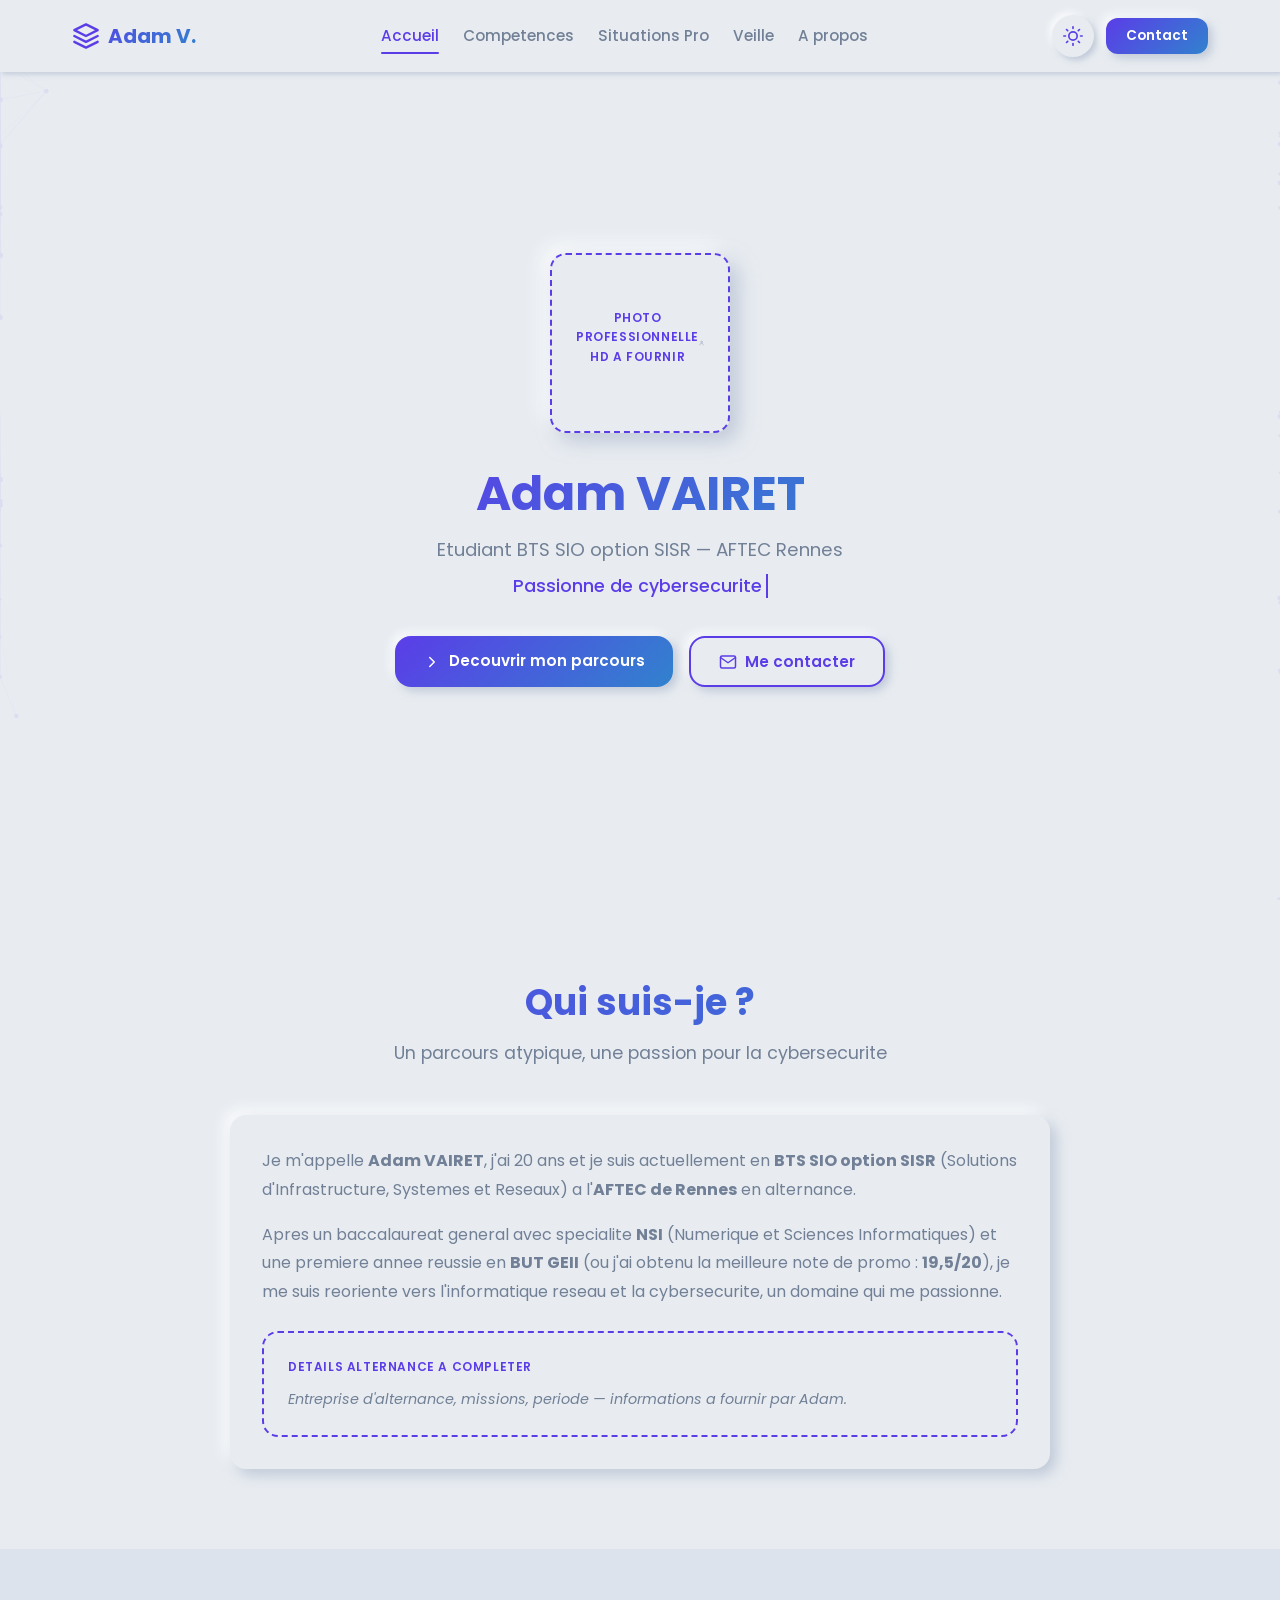
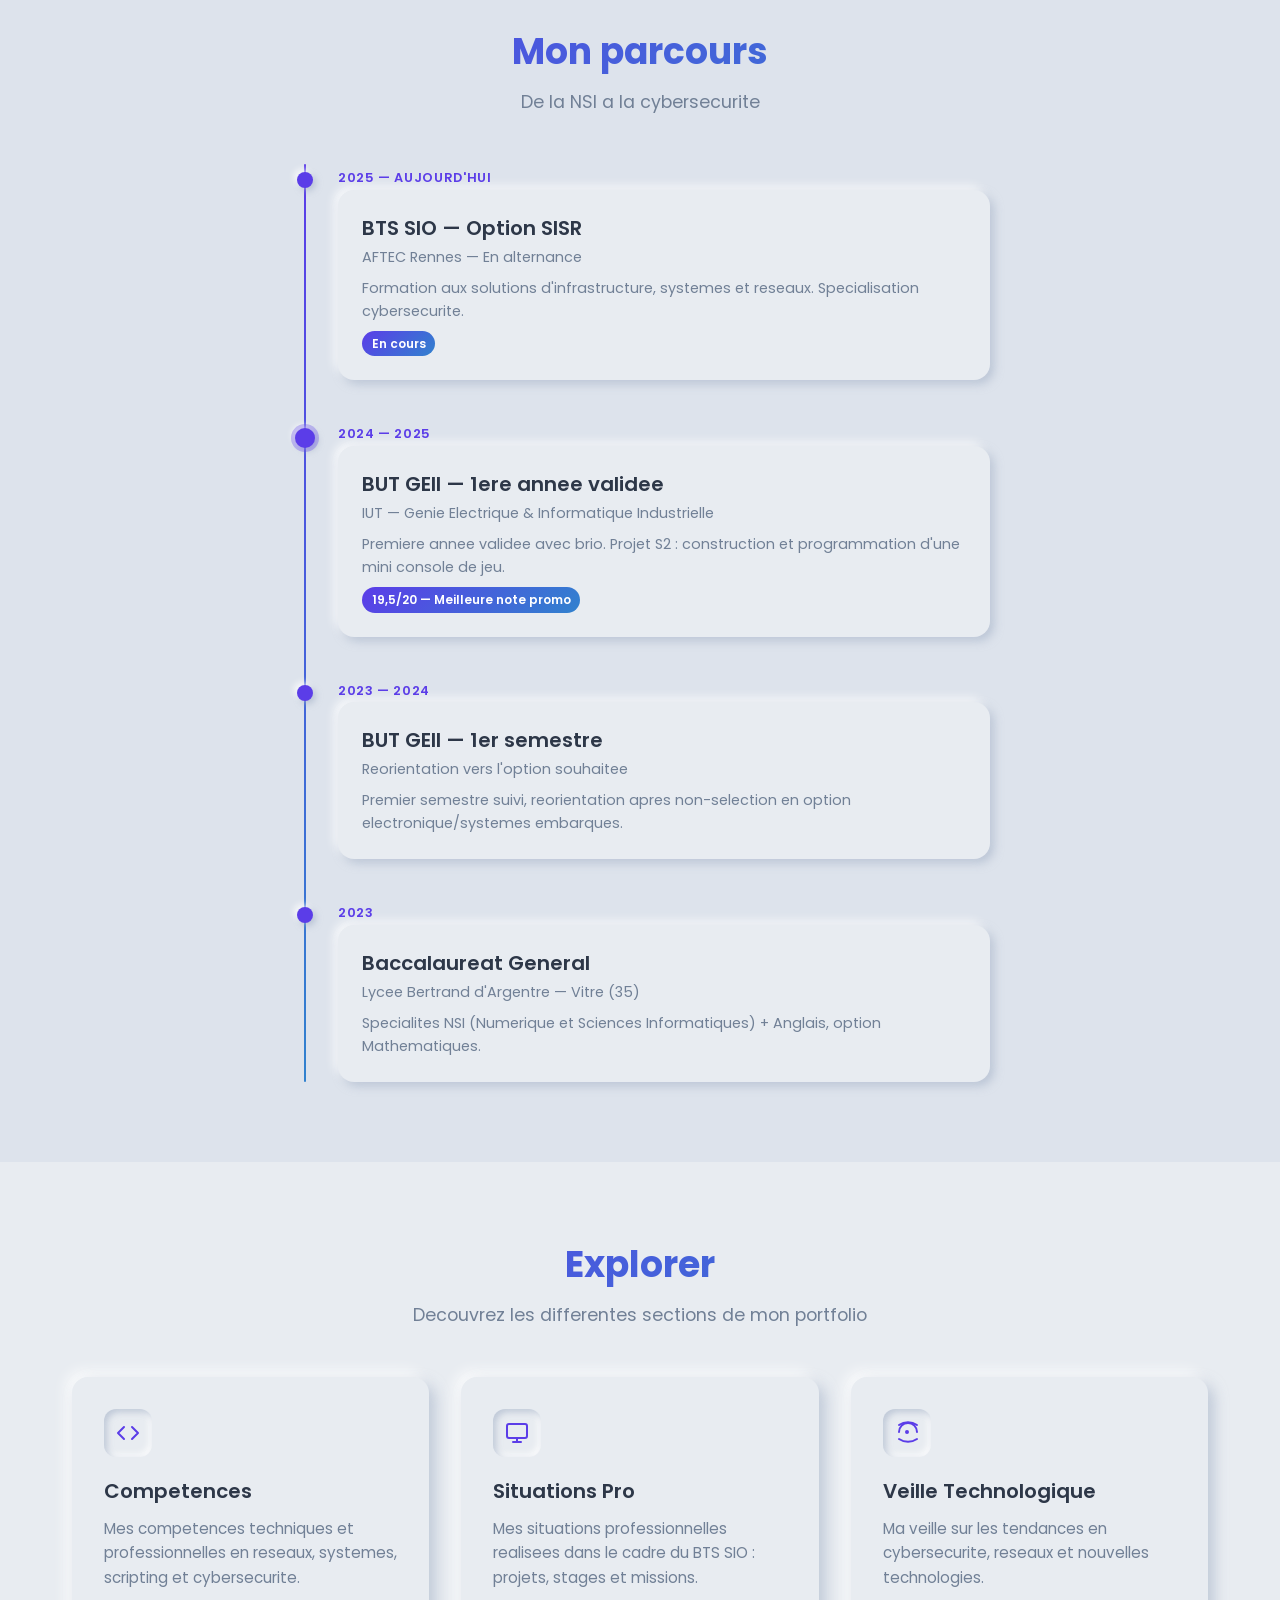
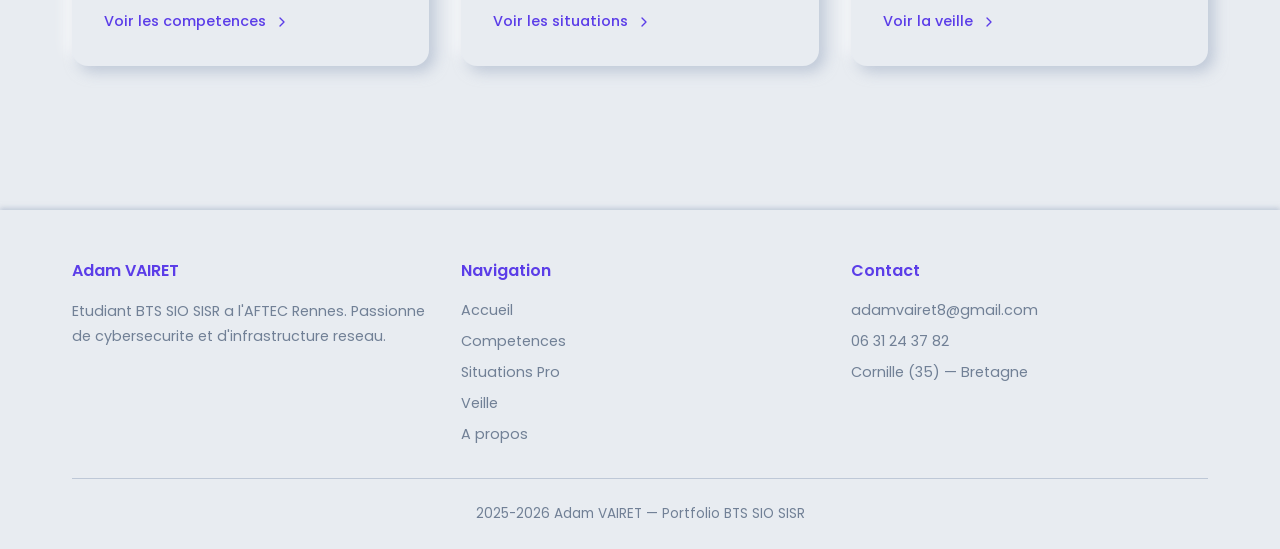
==== commit b3bb1ef9: "Veille n8n/Python, correctifs et nettoyage du portfolio Veille technologique : - Page veille refaite" ====
--- a/index.html
+++ b/index.html
@@ -6,7 +6,7 @@
   <meta name="description" content="Portfolio d'Adam VAIRET — Etudiant BTS SIO SISR, passionne de cybersecurite. AFTEC Rennes 2025/2026.">
   <title>Adam VAIRET — Portfolio BTS SIO SISR</title>
   <link rel="stylesheet" href="assets/css/style.css">
-  <link rel="icon" type="image/png" href="images/favicon.png">
+  <link rel="icon" type="image/svg+xml" href="images/favicon.svg">
 </head>
 <body>
 
@@ -128,41 +128,16 @@
           <h2 class="gradient-text">Qui suis-je ?</h2>
           <p>Un parcours atypique, une passion pour la cybersecurite</p>
         </div>
-        <div class="two-col">
-          <div class="animate-on-scroll">
-            <div class="neo-raised" style="padding: 2rem;">
-              <p class="bio-text">
-                Je m'appelle <strong>Adam VAIRET</strong>, j'ai 20 ans et je suis actuellement en <strong>BTS SIO option SISR</strong> (Solutions d'Infrastructure, Systemes et Reseaux) a l'<strong>AFTEC de Rennes</strong> en alternance.
-              </p>
-              <p class="bio-text" style="margin-top: 1rem;">
-                Apres un baccalaureat general avec specialite <strong>NSI</strong> (Numerique et Sciences Informatiques) et une premiere annee reussie en <strong>BUT GEII</strong> (ou j'ai obtenu la meilleure note de promo : <strong>19,5/20</strong>), je me suis reoriente vers l'informatique reseau et la cybersecurite, un domaine qui me passionne.
-              </p>
-              <div class="placeholder" data-missing="Details alternance a completer" style="margin-top: 1.5rem;">
-                <p class="placeholder-text">Entreprise d'alternance, missions, periode — informations a fournir par Adam.</p>
-              </div>
-            </div>
-          </div>
-          <div class="animate-on-scroll">
-            <div class="neo-raised" style="padding: 2rem;">
-              <h3 style="margin-bottom: 1rem;">En quelques chiffres</h3>
-              <div style="display: grid; grid-template-columns: 1fr 1fr; gap: 1.5rem;">
-                <div class="neo-inset" style="padding: 1.25rem; text-align: center;">
-                  <div class="counter gradient-text" data-target="19" data-suffix="/20" style="font-size: 2rem; font-weight: 700;">0</div>
-                  <p style="color: var(--text-secondary); font-size: 0.85rem; margin-top: 0.25rem;">Meilleure note promo GEII</p>
-                </div>
-                <div class="neo-inset" style="padding: 1.25rem; text-align: center;">
-                  <div class="counter gradient-text" data-target="2" data-suffix=" ans" style="font-size: 2rem; font-weight: 700;">0</div>
-                  <p style="color: var(--text-secondary); font-size: 0.85rem; margin-top: 0.25rem;">D'etudes superieures</p>
-                </div>
-                <div class="neo-inset" style="padding: 1.25rem; text-align: center;">
-                  <div class="counter gradient-text" data-target="5" data-suffix="+" style="font-size: 2rem; font-weight: 700;">0</div>
-                  <p style="color: var(--text-secondary); font-size: 0.85rem; margin-top: 0.25rem;">Langages maitrises</p>
-                </div>
-                <div class="neo-inset" style="padding: 1.25rem; text-align: center;">
-                  <div class="gradient-text" style="font-size: 2rem; font-weight: 700;">SISR</div>
-                  <p style="color: var(--text-secondary); font-size: 0.85rem; margin-top: 0.25rem;">Option choisie</p>
-                </div>
-              </div>
+        <div class="animate-on-scroll" style="max-width: 820px; margin: 0 auto;">
+          <div class="neo-raised" style="padding: 2rem;">
+            <p class="bio-text">
+              Je m'appelle <strong>Adam VAIRET</strong>, j'ai 20 ans et je suis actuellement en <strong>BTS SIO option SISR</strong> (Solutions d'Infrastructure, Systemes et Reseaux) a l'<strong>AFTEC de Rennes</strong> en alternance.
+            </p>
+            <p class="bio-text" style="margin-top: 1rem;">
+              Apres un baccalaureat general avec specialite <strong>NSI</strong> (Numerique et Sciences Informatiques) et une premiere annee reussie en <strong>BUT GEII</strong> (ou j'ai obtenu la meilleure note de promo : <strong>19,5/20</strong>), je me suis reoriente vers l'informatique reseau et la cybersecurite, un domaine qui me passionne.
+            </p>
+            <div class="placeholder" data-missing="Details alternance a completer" style="margin-top: 1.5rem;">
+              <p class="placeholder-text">Entreprise d'alternance, missions, periode — informations a fournir par Adam.</p>
             </div>
           </div>
         </div>
--- a/assets/css/style.css
+++ b/assets/css/style.css
@@ -229,6 +229,7 @@
   display: flex;
   align-items: center;
   gap: 0.5rem;
+  white-space: nowrap;
 }
 
 .nav-logo svg {
@@ -866,7 +867,8 @@
 
 .veille-meta {
   display: flex;
-  gap: 1rem;
+  flex-wrap: wrap;
+  gap: 0.5rem 1rem;
   margin-bottom: 0.75rem;
   font-size: 0.8rem;
   color: var(--text-secondary);
@@ -881,6 +883,159 @@
 .veille-meta svg {
   width: 14px;
   height: 14px;
+}
+
+.veille-articles {
+  display: grid;
+  gap: 2rem;
+}
+
+.veille-card h3 {
+  margin-bottom: 0.75rem;
+}
+
+.veille-summary {
+  color: var(--text-secondary);
+  line-height: 1.7;
+  margin: 1rem 0;
+}
+
+/* Encadre "Mon analyse" / "Problematique" : creuse (inset) dans la carte */
+.veille-analysis,
+.veille-problem {
+  background: var(--bg);
+  box-shadow:
+    inset 4px 4px 10px var(--shadow-dark),
+    inset -4px -4px 10px var(--shadow-light);
+  border-radius: var(--radius-sm);
+  padding: 1.25rem 1.5rem;
+  margin-bottom: 1.25rem;
+  transition: background-color var(--transition-speed) ease;
+}
+
+.veille-problem {
+  max-width: 900px;
+  margin: 0 auto 2rem;
+  padding: 1.5rem 2rem;
+}
+
+.veille-analysis p,
+.veille-problem p {
+  line-height: 1.7;
+}
+
+.veille-label {
+  display: block;
+  margin-bottom: 0.5rem;
+  font-size: 0.75rem;
+  font-weight: 600;
+  letter-spacing: 0.08em;
+  text-transform: uppercase;
+  color: var(--accent);
+}
+
+.veille-intro {
+  max-width: 900px;
+  margin: 0 auto 2.5rem;
+  padding: 2rem;
+}
+
+.veille-intro .bio-text + .bio-text {
+  margin-top: 1rem;
+}
+
+.veille-link {
+  display: inline-flex;
+  align-items: center;
+  gap: 0.5rem;
+}
+
+.veille-link svg {
+  width: 16px;
+  height: 16px;
+}
+
+.veille-list {
+  display: grid;
+  gap: 0.6rem;
+  padding-left: 1.25rem;
+  list-style: disc;
+  color: var(--text-secondary);
+  font-size: 0.95rem;
+  line-height: 1.6;
+}
+
+.veille-list li::marker {
+  color: var(--accent);
+}
+
+.veille-list a {
+  color: var(--accent);
+  font-weight: 500;
+}
+
+.veille-list a:hover {
+  text-decoration: underline;
+}
+
+/* Glossaire des notions cles */
+.glossary-grid {
+  display: grid;
+  grid-template-columns: repeat(auto-fit, minmax(260px, 1fr));
+  gap: 1.5rem;
+}
+
+.glossary-item {
+  padding: 1.5rem;
+  background: var(--bg);
+  box-shadow:
+    4px 4px 10px var(--shadow-dark),
+    -4px -4px 10px var(--shadow-light);
+  border-radius: var(--radius);
+  transition: background-color var(--transition-speed) ease;
+}
+
+.glossary-item h4 {
+  margin-bottom: 0.5rem;
+  color: var(--accent);
+}
+
+.glossary-item p {
+  color: var(--text-secondary);
+  font-size: 0.9rem;
+  line-height: 1.6;
+}
+
+/* Tableau comparatif n8n / Python : en-tetes de ligne */
+.compare-table tbody th {
+  padding: 1rem 1.25rem;
+  text-align: left;
+  font-size: 0.9rem;
+  font-weight: 600;
+  color: var(--text-primary);
+  border-bottom: 1px solid var(--shadow-dark);
+  vertical-align: top;
+  width: 20%;
+}
+
+.compare-table tbody tr:last-child th {
+  border-bottom: none;
+}
+
+/* Bloc de code (exemple Python) */
+.code-block {
+  overflow-x: auto;
+  padding: 1.5rem;
+  background: var(--bg);
+  box-shadow:
+    inset 4px 4px 10px var(--shadow-dark),
+    inset -4px -4px 10px var(--shadow-light);
+  border-radius: var(--radius-sm);
+  font-family: ui-monospace, 'Cascadia Code', Consolas, monospace;
+  font-size: 0.85rem;
+  line-height: 1.6;
+  color: var(--text-primary);
+  transition: background-color var(--transition-speed) ease;
 }
 
 /* ========== ABOUT — INTERESTS ========== */
@@ -976,13 +1131,16 @@
   align-items: center;
   justify-content: center;
   opacity: 0;
+  visibility: hidden; /* modal ferme : hors tabulation et lecteurs d'ecran */
   pointer-events: none;
-  transition: opacity 0.3s ease;
+  transition: opacity 0.3s ease, visibility 0s linear 0.3s;
 }
 
 .modal-overlay.active {
   opacity: 1;
+  visibility: visible;
   pointer-events: auto;
+  transition: opacity 0.3s ease, visibility 0s;
 }
 
 .modal {
@@ -1345,6 +1503,11 @@
   align-items: start;
 }
 
+/* Empeche un contenu large (bloc de code, tableau) d'elargir la colonne */
+.two-col > * {
+  min-width: 0;
+}
+
 /* ========== BIO SECTION ========== */
 
 .bio-text {
@@ -1454,6 +1617,19 @@
   .btn {
     width: 100%;
     justify-content: center;
+  }
+
+  /* Le bouton Contact de la navbar garde sa largeur naturelle */
+  .nav-actions .btn {
+    width: auto;
+  }
+
+  .nav-content {
+    padding: 0 1rem;
+  }
+
+  .nav-actions {
+    gap: 0.5rem;
   }
 
   .hero-photo {
